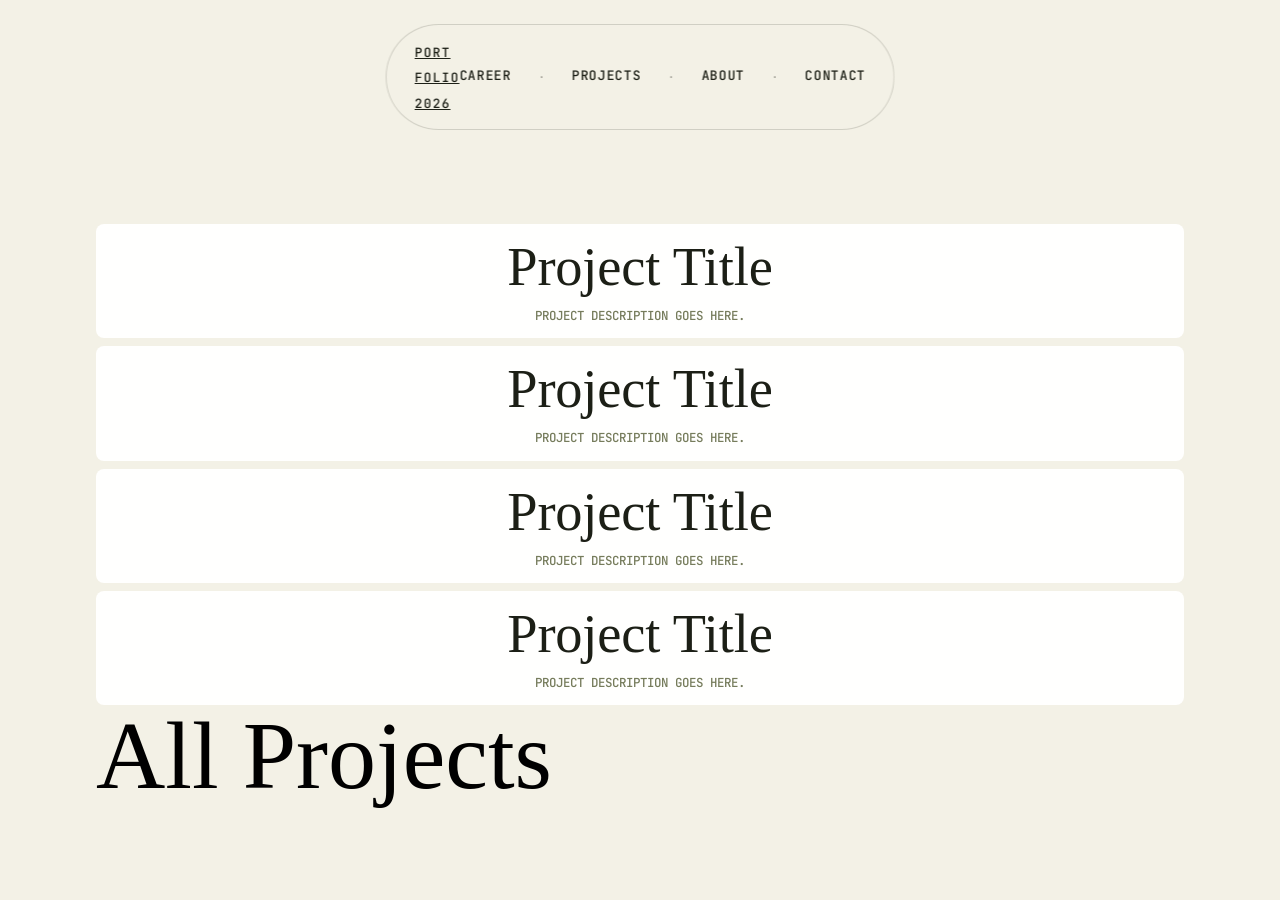
==== projects.html @ 14c12308 "Add files via upload" ====
<!DOCTYPE html>
<html lang="en">
<head>
    <meta charset="UTF-8">
    <meta name="viewport" content="width=device-width, initial-scale=1.0">

    <!-- fonts -->
    <link href="https://api.fontshare.com/v2/css?f[]=melodrama@300,400,500,600,700,1&f[]=lora@400,401,500,501,600,601,700,701,1,2&f[]=general-sans@1&display=swap" rel="stylesheet">


    <link rel="stylesheet" href="CSS/styles.css">
    <link rel="stylesheet" href="CSS/projects.css">
    <title>Document</title>
</head>
<body>
    <nav>
        <p class="nav-logo"><a href="index.html">port<br>folio<br>2026</a></p>
        <ul>
            <li class="nav-btn"><a href="#career">Career</a></li>
            <li class="nav-btn"><a href="#projects">Projects</a></li>
            <li class="nav-btn"><a href="#about">About</a></li>
            <li class="nav-btn"><a href="#contact">Contact</a></li>
        </ul>
    </nav>

    <main>
        <section class="main-content">
            <div class="project-card name-title">
                <h2 class="project-title">Project Title</h2>
                <p class="project-description">Project description goes here.</p>
            </div>
            <div class="project-card name-title">
                <h2 class="project-title">Project Title</h2>
                <p class="project-description">Project description goes here.</p>
            </div>
            <div class="project-card name-title">
                <h2 class="project-title">Project Title</h2>
                <p class="project-description">Project description goes here.</p>
            </div>
            <div class="project-card name-title">
                <h2 class="project-title">Project Title</h2>
                <p class="project-description">Project description goes here.</p>
            </div>
        </section>

        <h1 class="project-page-header">All Projects</h1>
    </main>
</body>
</html>
---- CSS/styles.css ----
@import url('https://fonts.googleapis.com/css2?family=JetBrains+Mono:ital,wght@0,400;0,500;0,600;1,400&display=swap');

:root{
    /* single source of truth for horizontal gutter — every top-level
       section uses this, nothing overrides it locally */
    --side-padding: clamp(1.5rem, 6vw, 6rem);
    --section-space: 8rem;

    /* COLORS */
    --ink: #1c1f16;
    --ink-soft: #4a4d3f;
    --paper: #f3f1e6;
    --paper-dim: #e8e4d3;
    --guide: #3450e0;
    --redline: #ff5a34;
    --sage: #767c5c;
    --line: rgba(28, 31, 22, 0.16);
    --line-strong: rgba(28, 31, 22, 0.4);

    /* FONTS */
    --f-display: 'Melodrama', 'Lora', serif;
    --f-body: 'General Sans', sans-serif;
    --f-mono: 'JetBrains Mono', ui-monospace, 'SF Mono', Menlo, monospace;

    --p-font: 400 1rem/1.6 var(--f-body);
    --h1-font: 500 5.5rem/0.94 var(--f-display);
    --h2-font: 500 3.4rem/1.02 var(--f-display);
    --h3-font: 500 1.4rem/1.15 var(--f-display);
    --h4-font: 600 .72rem/1 var(--f-mono);
    --navlink-font: 500 .82rem/1 var(--f-mono);
    --link-font: 500 .8rem/1 var(--f-mono);
    --eyebrow-font: 600 .72rem/1 var(--f-mono);
    --mono-font: 500 .78rem/1 var(--f-mono);

    --p-color: var(--ink);
    --h1-color: var(--ink);
    --h2-color: var(--ink);
    --h3-color: var(--ink);
    --h4-color: var(--ink-soft);
    --link-color: var(--ink);
    --eyebrow-color: var(--ink-soft);
}


/*=======================================
 BASE STYLES
========================================*/
*{ margin: 0; padding: 0; box-sizing: border-box; }

html{ scroll-behavior: smooth; -webkit-font-smoothing: antialiased; }

body{ background: var(--paper); font: var(--p-font); overflow-x: hidden; }

@media (prefers-reduced-motion: reduce){
    html{ scroll-behavior: auto; }
    *{ animation: none !important; transition: none !important; }
}

#home, #experience, #projects, #about{ width: 100%; }

p{ font: var(--p-font); color: var(--p-color); }
h2{ font: var(--h2-font); color: var(--h2-color); }
h3{ font: var(--h3-font); color: var(--h3-color); }
h4{ font: var(--h4-font); color: var(--h4-color); margin-bottom: .6rem; text-transform: uppercase; letter-spacing: .08rem; }
a{ font: var(--link-font); color: var(--link-color); text-transform: uppercase; }

.eyebrow{
    font: var(--eyebrow-font);
    color: var(--eyebrow-color);
    text-transform: uppercase;
    width: 100%;
    margin-bottom: 1.25rem;
    display: flex;
    align-items: center;
    gap: .6rem;
}
.eyebrow::before{
    content: '';
    width: .4rem;
    height: .4rem;
    background: var(--redline);
    border-radius: 50%;
    flex-shrink: 0;
}

/* shared small mono heading used by Current Status + Education panels */
.panel-title{
    font: var(--h4-font);
    color: var(--ink-soft);
    text-transform: uppercase;
    letter-spacing: .08rem;
    margin-bottom: 1.5rem;
}

a{ letter-spacing: .06rem; }
h2, h3{ letter-spacing: -.01rem; }

.line{ width: 100%; height: 1px; background: var(--line); }

::selection{ background: var(--guide); color: var(--paper); }
:focus-visible{ outline: 2px solid var(--guide); outline-offset: 3px; }


/*=======================================
 NAVIGATION
========================================*/
nav{
    position: fixed;
    top: 1.5rem;
    left: 50%;
    transform: translateX(-50%);
    background: rgba(243, 241, 230, 0.75);
    -webkit-backdrop-filter: blur(10px);
    backdrop-filter: blur(10px);
    border: 1px solid var(--line);
    border-radius: 100px;
    padding: .85rem 1.75rem;
    display: flex;
    justify-content: space-between;
    align-items: center;
    z-index: 99;
}

nav ul{ height: fit-content; display: flex; justify-content: right; align-items: center; list-style: none; gap: 1.75rem; }
nav ul li{ display: flex; align-items: center; }
nav ul li:not(:last-child)::after{ content: '·'; color: var(--line-strong); margin-left: 1.75rem; }

nav ul li a{
    text-decoration: none;
    font: var(--navlink-font);
    color: var(--link-color);
    letter-spacing: .04rem;
    position: relative;
    padding-bottom: .2rem;
}
nav ul li a::after{
    content: '';
    position: absolute;
    left: 0; bottom: 0;
    width: 0; height: 1px;
    background: var(--redline);
    transition: width .25s ease;
}
nav ul li a:hover::after{ width: 100%; }


/*=======================================
 HEADER — trimmed down to name, role, actions
========================================*/
header{
    height: 100vh;
    width: 100vw;
    padding: 0 var(--side-padding);
    display: flex;
    justify-content: center;
    align-items: center;
    gap: 4rem;
}

.heading{ display: flex; flex-direction: column; gap: 2.5rem; flex: 1; max-width: 640px; }

.name-title{ font: var(--p-font); color: var(--p-color); }
.name-title p{ font: var(--mono-font); text-transform: uppercase; color: var(--sage); margin-top: .9rem; }
header h1{ font: var(--h1-font); color: var(--h1-color); }

.header-btn-container{ display: flex; gap: .75rem; }

.header-btn{
    border: 1px solid var(--ink);
    border-radius: 2px;
    background: transparent;
    padding: .9rem 1.75rem;
    font: var(--link-font);
    cursor: pointer;
    transition: background .2s ease, color .2s ease;
}
.header-btn:hover{ background: var(--ink); color: var(--paper); }
.header-btn.resume-btn{ background: var(--ink); color: var(--paper); }
.header-btn.resume-btn:hover{ background: var(--redline); border-color: var(--redline); color: var(--paper); }

.header-image{
    position: relative;
    flex: 1;
    max-width: 26rem;
    height: 65vh;
    background:
        linear-gradient(rgba(28,31,22,.9), rgba(28,31,22,.9)),
        repeating-linear-gradient(0deg, transparent, transparent 23px, var(--line) 24px),
        repeating-linear-gradient(90deg, transparent, transparent 23px, var(--line) 24px);
    background-blend-mode: normal, screen, screen;
}
.header-image::before, .header-image::after{
    content: '';
    position: absolute;
    width: .6rem; height: .6rem;
    border: 1.5px solid var(--paper);
    opacity: .6;
}
.header-image::before{ top: 1rem; left: 1rem; border-right: none; border-bottom: none; }
.header-image::after{ bottom: 1rem; right: 1rem; border-left: none; border-top: none; }


/*=======================================
 MAIN — every section shares --side-padding and --section-space
========================================*/
main{ position: relative; }

.about, .experience, .projects{
    width: 100%;
    padding: var(--section-space) var(--side-padding);
}


/* ABOUT SECTION ************************/
.about-intro{
    display: flex;
    justify-content: space-between;
    gap: 5rem;
    align-items: flex-start;
    margin-bottom: 5rem;
}

.about-intro .left{
    font: var(--h2-font);
    flex-shrink: 0;
}

.statement-panel{
    position: relative;
    border: 1px solid var(--line-strong);
    padding: 2rem;
    background: rgba(255,255,255,0.25);
    display: flex;
    flex-direction: column;
    gap: 1.1rem;
    max-width: 34rem;
}
.statement-panel::before, .statement-panel::after{
    content: '';
    position: absolute;
    width: .6rem; height: .6rem;
    border: 1.5px solid var(--redline);
}
.statement-panel::before{ top: -1px; left: -1px; border-right: none; border-bottom: none; }
.statement-panel::after{ bottom: -1px; right: -1px; border-left: none; border-top: none; }

.statement-panel p{ text-align: left; }
.statement-panel p em{ color: var(--redline); font-style: normal; font-weight: 600; }

.skills-grid{
    display: grid;
    grid-template-columns: repeat(3, 1fr);
    gap: 1px;
    background: var(--line-strong);
    border: 1px solid var(--line-strong);
}

.skill-card{
    background: var(--paper);
    padding: 2rem;
}

.skill-card ul{ list-style: none; display: flex; flex-wrap: wrap; gap: .5rem; }

.skill-card ul li p{
    font: var(--mono-font);
    color: var(--sage);
    border: 1px solid var(--line-strong);
    padding: .35rem .65rem;
}


/* EXPERIENCE SECTION ************************/
.experience > .header{ margin-bottom: 3.5rem; max-width: 34rem; }
.experience > .header p{ font: var(--h3-font); }

.experience-timeline{
    display: grid;
    grid-template-columns: repeat(6, 1fr);
    row-gap: 1.1rem;
    padding-bottom: 3.5rem;
}

.timeline{ grid-column: 1 / -1; }
.timeline-years{ width: 100%; display: flex; justify-content: space-between; align-items: center; }
.timeline-years span{ font: var(--mono-font); color: var(--sage); }
.timeline .line{ margin-top: .9rem; }

.timeline-item{
    position: relative;
    background: var(--paper-dim);
    border-top: 2px solid var(--guide);
    padding: .9rem 1.1rem;
    display: flex;
    flex-direction: column;
    gap: .15rem;
}
.timeline-item h3{ font: 500 1rem/1.2 var(--f-body); }
.timeline-item p{ font: var(--mono-font); color: var(--sage); }

.ctc{ grid-column: 1 / 3; }
.freelance{ grid-column: 2 / 7; border-top-color: var(--redline); }
.tutor{ grid-column: 2 / 7; }
.ksu{ grid-column: 4 / 7; border-top-color: var(--redline); }

.experience-bottom{
    display: grid;
    grid-template-columns: 1fr 1fr;
    gap: 4rem;
    border-top: 1px solid var(--line);
    padding-top: 3rem;
}

.current-stats section{
    display: grid;
    grid-template-columns: repeat(3, 1fr);
    gap: 1px;
    background: var(--line);
    border: 1px solid var(--line);
}
.current-stats section p{
    background: var(--paper);
    display: flex;
    align-items: flex-start;
    padding: 1.25rem;
    font: 500 .9rem/1.4 var(--f-body);
}

.education{ display: flex; flex-direction: column; gap: 1.1rem; }
.education div{
    display: flex;
    align-items: center;
    gap: 1rem;
    padding-left: 1rem;
    border-left: 2px solid var(--guide);
}
.education div span{ color: var(--ink); font-weight: 600; display: block; margin-bottom: .2rem; }
.education div p{ font-size: .95rem; }


/* PROJECTS SECTION ************************/
.projects .eyebrow{ margin-bottom: 3.5rem; }

.projects-main{
    width: 100%;
    display: grid;
    grid-template-columns: 2fr 1fr;
    grid-template-rows: repeat(2, minmax(14rem, auto));
    gap: 1px;
    background: var(--line-strong);
    border: 1px solid var(--line-strong);
}

.work-item{
    background: var(--paper);
    padding: 2.5rem;
    position: relative;
    display: flex;
    flex-direction: column;
    gap: 1rem;
    transition: background .2s ease;
}
.work-item:hover{ background: var(--paper-dim); }

.work-item h3{ display: flex; align-items: baseline; gap: .9rem; }
.work-item h3 span{ font: var(--mono-font); color: var(--redline); display: flex; align-items: center; gap: .6rem; }
.work-item h3 span .line{ width: 1.6rem; height: 1px; background: var(--line-strong); }
.work-item p{ max-width: 30rem; color: var(--ink-soft); }

.work-item ul{ list-style: none; display: flex; gap: .5rem; flex-wrap: wrap; }
.work-item ul li p{ font: var(--mono-font); color: var(--sage); border: 1px solid var(--line-strong); padding: .3rem .6rem; }

.work-item a{
    margin-top: auto;
    width: fit-content;
    text-decoration: none;
    padding-bottom: .2rem;
    border-bottom: 1px solid var(--ink);
}

.the-wok{ grid-column: 1; grid-row: 1; }
.mtwl{ grid-column: 1; grid-row: 2; }
.sports-hub{ grid-column: 2; grid-row: 1 / 3; }

.project-summary{
    width: 100%;
    padding-top: 1.75rem;
    display: flex;
    justify-content: space-between;
    align-items: center;
}
.project-summary p{ font: var(--mono-font); color: var(--sage); }
.project-summary a{ text-decoration: none; }


/*=======================================
 FOOTER
========================================*/
footer{
    background: var(--ink);
    width: 100%;
    padding: var(--section-space) var(--side-padding) 2rem;
    color: var(--paper);
}
footer h2{ color: var(--paper); font: var(--h2-font); }
footer p, footer a{ color: var(--paper); opacity: .75; }

.contact{
    width: 100%;
    padding-top: 0;
    display: flex;
    justify-content: space-between;
    align-items: flex-end;
}
.contact p{ font: var(--mono-font); color: var(--paper); opacity: .6; margin-top: 1.5rem; text-transform: uppercase; }
.contact ul{ text-align: right; list-style: none; display: flex; flex-direction: column; gap: .75rem; }
.contact ul li a{ text-decoration: none; font: var(--mono-font); letter-spacing: .06rem; transition: opacity .2s ease, color .2s ease; }
.contact ul li a:hover{ opacity: 1; color: var(--redline); }

footer .line{ margin: 3rem 0 2rem; background-color: var(--paper); opacity: 0.18; }

footer .end{
    width: 100%;
    padding-bottom: 1rem;
    display: flex;
    justify-content: space-between;
    align-items: center;
    font: var(--mono-font);
    color: var(--paper);
    opacity: .6;
    text-transform: uppercase;
}


/*=======================================
 RESPONSIVE
========================================*/
@media (max-width: 1024px){
    :root{
        --h1-font: 500 3.4rem/1 var(--f-display);
        --h2-font: 500 2.4rem/1.05 var(--f-display);
        --section-space: 5rem;
    }

    header{ flex-direction: column; height: auto; padding-top: 9rem; padding-bottom: 4rem; gap: 3rem; }
    .heading{ max-width: 100%; }
    .header-image{ width: 100%; max-width: 100%; height: 16rem; }

    .about-intro{ flex-direction: column; gap: 2.5rem; }
    .statement-panel{ max-width: 100%; }
    .skills-grid{ grid-template-columns: 1fr; }

    .experience-timeline{ grid-template-columns: 1fr; }
    .ctc, .freelance, .tutor, .ksu{ grid-column: 1; }
    .timeline{ display: none; }

    .experience-bottom{ grid-template-columns: 1fr; gap: 3rem; }
    .current-stats section{ grid-template-columns: 1fr; }

    .projects-main{ grid-template-columns: 1fr; grid-template-rows: auto; }
    .the-wok, .mtwl, .sports-hub{ grid-column: 1; grid-row: auto; }

    .contact{ flex-direction: column; align-items: flex-start; gap: 2rem; }
    .contact ul{ text-align: left; }
}
---- CSS/projects.css ----
main{
    width: 100%;
    padding: 1rem 0;
    display: flex;
    flex-direction: column;
    justify-content: center;
    align-items: center;
}

.project-page-header{
    /* background: #bdbd90; */
    width: 100%;
    padding: 1rem 0;
    font: 400 6rem/1 'General sans', serif;
    /* backdrop-filter: blur(8000px); */

    position: fixed;
    bottom: 0;
    left: 0;
    padding: 0 0 6rem 6rem;
    z-index: 1000;
}

main{
    /* background: red; */
    height: 100vh;
    width: 100vw;
    padding: 14rem 6rem;
}
.main-content{
    /* background: blue; */
    height: 100%;
    width: 100%;
    display: grid;
    grid-template-columns: repeat(1, minmax(300px, 1fr));
    gap: .5rem;
    justify-content: center;
    align-items: center;
}

.project-card{
    width: 100%;
    height: 100%;
    padding: 1rem;
    background: #fffffe;
    border-radius: .5rem;

    display: flex;
    flex-direction: column;
    justify-content: center;
    align-items: center;
}
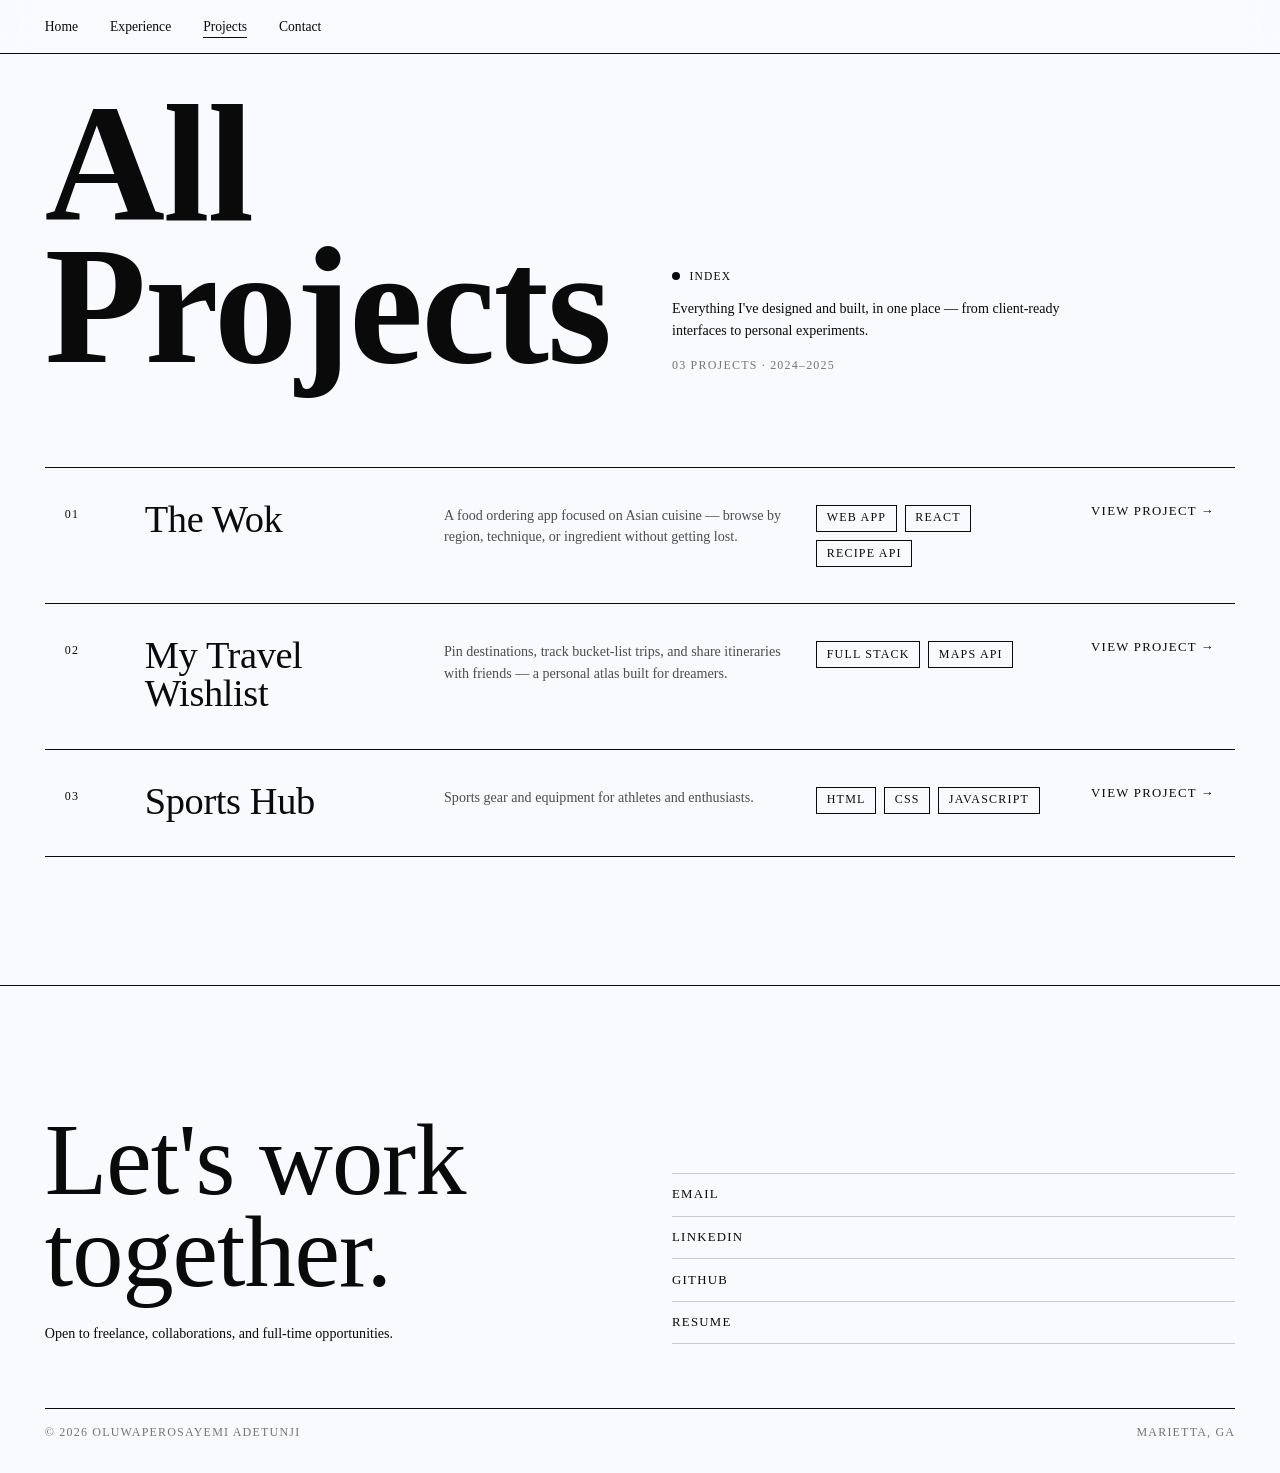
==== commit 670f6150: "layout and style updates" ====
--- a/projects.html
+++ b/projects.html
@@ -3,47 +3,97 @@
 <head>
     <meta charset="UTF-8">
     <meta name="viewport" content="width=device-width, initial-scale=1.0">
+    <title>All Projects — Pero Adetunji</title>
 
-    <!-- fonts -->
     <link href="https://api.fontshare.com/v2/css?f[]=melodrama@300,400,500,600,700,1&f[]=lora@400,401,500,501,600,601,700,701,1,2&f[]=general-sans@1&display=swap" rel="stylesheet">
 
-
-    <link rel="stylesheet" href="CSS/styles.css">
+    <!-- same system as the homepage, so nav + footer match -->
+    <link rel="stylesheet" href="CSS/homepage css/root.css">
+    <link rel="stylesheet" href="CSS/homepage css/base-styles.css">
+    <link rel="stylesheet" href="CSS/homepage css/header.css">
+    <link rel="stylesheet" href="CSS/homepage css/footer.css">
+    <link rel="stylesheet" href="CSS/homepage css/responsive.css">
     <link rel="stylesheet" href="CSS/projects.css">
-    <title>Document</title>
 </head>
 <body>
     <nav>
-        <p class="nav-logo"><a href="index.html">port<br>folio<br>2026</a></p>
         <ul>
-            <li class="nav-btn"><a href="#career">Career</a></li>
-            <li class="nav-btn"><a href="#projects">Projects</a></li>
-            <li class="nav-btn"><a href="#about">About</a></li>
+            <li class="nav-btn"><a href="index.html#home">Home</a></li>
+            <li class="nav-btn"><a href="index.html#experience">Experience</a></li>
+            <li class="nav-btn"><a href="projects.html" aria-current="page">Projects</a></li>
             <li class="nav-btn"><a href="#contact">Contact</a></li>
         </ul>
     </nav>
 
-    <main>
-        <section class="main-content">
-            <div class="project-card name-title">
-                <h2 class="project-title">Project Title</h2>
-                <p class="project-description">Project description goes here.</p>
-            </div>
-            <div class="project-card name-title">
-                <h2 class="project-title">Project Title</h2>
-                <p class="project-description">Project description goes here.</p>
-            </div>
-            <div class="project-card name-title">
-                <h2 class="project-title">Project Title</h2>
-                <p class="project-description">Project description goes here.</p>
-            </div>
-            <div class="project-card name-title">
-                <h2 class="project-title">Project Title</h2>
-                <p class="project-description">Project description goes here.</p>
+    <main class="projects-page">
+        <section class="projects-hero">
+            <h1 class="project-page-header">All<br>Projects</h1>
+            <div class="projects-hero__meta">
+                <p class="eyebrow">Index</p>
+                <p>Everything I've designed and built, in one place — from client-ready interfaces to personal experiments.</p>
+                <p class="projects-count">03 projects · 2024–2025</p>
             </div>
         </section>
 
-        <h1 class="project-page-header">All Projects</h1>
+        <ol class="project-list">
+            <li class="project-row">
+                <span class="project-num">01</span>
+                <h2 class="project-title">The Wok</h2>
+                <p class="project-description">A food ordering app focused on Asian cuisine — browse by region, technique, or ingredient without getting lost.</p>
+                <ul class="project-tags">
+                    <li>Web App</li>
+                    <li>React</li>
+                    <li>Recipe API</li>
+                </ul>
+                <a class="project-link" href="#"><span>View project &rarr;</span></a>
+            </li>
+
+            <li class="project-row">
+                <span class="project-num">02</span>
+                <h2 class="project-title">My Travel Wishlist</h2>
+                <p class="project-description">Pin destinations, track bucket-list trips, and share itineraries with friends — a personal atlas built for dreamers.</p>
+                <ul class="project-tags">
+                    <li>Full Stack</li>
+                    <li>Maps API</li>
+                </ul>
+                <a class="project-link" href="#"><span>View project &rarr;</span></a>
+            </li>
+
+            <li class="project-row">
+                <span class="project-num">03</span>
+                <h2 class="project-title">Sports Hub</h2>
+                <p class="project-description">Sports gear and equipment for athletes and enthusiasts.</p>
+                <ul class="project-tags">
+                    <li>HTML</li>
+                    <li>CSS</li>
+                    <li>JavaScript</li>
+                </ul>
+                <a class="project-link" href="projects/sportshub.html"><span>View project &rarr;</span></a>
+            </li>
+
+            <!-- TO ADD A PROJECT: copy a <li class="project-row"> above, bump the number,
+                 and update the count in .projects-count. -->
+        </ol>
     </main>
+
+    <footer>
+        <section id="contact" class="contact">
+            <div>
+                <h2>Let's work together.</h2>
+                <p>Open to freelance, collaborations, and full-time opportunities.</p>
+            </div>
+
+            <ul>
+                <li><a href="mailto:oluwapelumi.adetunji@gmail.com">Email</a></li>
+                <li><a href="https://www.linkedin.com/in/oluwapelumi-adetunji/">LinkedIn</a></li>
+                <li><a href="https://github.com/oluwapelumiadetunji">GitHub</a></li>
+                <li><a href="#">Resume</a></li>
+            </ul>
+        </section>
+
+        <section class="line"></section>
+
+        <section class="end"><p>&copy; 2026 Oluwaperosayemi Adetunji</p><p>Marietta, GA</p></section>
+    </footer>
 </body>
 </html>
--- a/CSS/homepage css/root.css
+++ b/CSS/homepage css/root.css
@@ -0,0 +1,28 @@
+:root{
+    --side-padding: clamp(1.25rem, 3.5vw, 3.5rem);
+    --section-space: clamp(5rem, 10vw, 9rem);
+    --nav-height: 3.4rem;
+    --border-radius: 0;
+
+    /* PAPER + INK — nothing else */
+    --paper: #f8fafd;
+    --ink: #0a0a0a;
+    --ink-soft: rgba(10, 10, 10, .72);
+    --ink-muted: rgba(10, 10, 10, .55);
+    --line: rgba(10, 10, 10, .2);
+    --line-strong: #0a0a0a;
+    --guide: #0a0a0a;
+
+    --f-display: 'Didot', serif;
+    --f-body: 'Lora', Georgia, serif;
+
+    --navlink-font: 400 .85rem/1 var(--f-body);
+    --h1-font: 500 clamp(1.5rem, 16.5vw, 10rem)/.9 var(--f-display);
+    --h2-font: 500 clamp(2rem, 4.5vw, 3.5rem)/1 var(--f-display);
+    --h3-font: 500 1.5rem/1.1 var(--f-display);
+    --h4-font: 500 .72rem/1 var(--f-body);
+    --p-font: 400 .88rem/1.55 var(--f-body);
+    --link-font: 400 .8rem/1 var(--f-body);
+    --eyebrow-font: 500 .72rem/1 var(--f-body);
+    --mono-font: 400 .75rem/1.3 var(--f-body);
+}
--- a/CSS/homepage css/base-styles.css
+++ b/CSS/homepage css/base-styles.css
@@ -0,0 +1,38 @@
+*{ margin: 0; padding: 0; box-sizing: border-box; }
+html{ scroll-behavior: smooth; -webkit-font-smoothing: antialiased; scroll-padding-top: var(--nav-height); }
+
+body{ background: var(--paper); color: var(--ink); font: var(--p-font); overflow-x: hidden; }
+
+nav{ z-index: 100; }
+main, footer{ position: relative; z-index: 1; }
+
+p{ font: var(--p-font); color: var(--ink); }
+h1, h2, h3{ color: var(--ink); }
+h2{ font: var(--h2-font); letter-spacing: -.01em; }
+h3{ font: var(--h3-font); letter-spacing: -.005em; }
+h4{ font: var(--h4-font); color: var(--ink); margin-bottom: .6rem; text-transform: uppercase; letter-spacing: .12em; }
+a{ font: var(--link-font); color: var(--ink); }
+
+/* small uppercase labels: eyebrow, panel titles, mono-style meta */
+.eyebrow, .panel-title, .title, .experience-card__date, .project-summary p,
+.education-card__heading > div > p, .skills li, .work-item ul li p, footer .end p{
+    text-transform: uppercase;
+    letter-spacing: .1em;
+}
+.eyebrow{
+    font: var(--eyebrow-font); color: var(--ink);
+    display: flex; align-items: center; gap: .6rem;
+    margin-bottom: 2rem;
+}
+.eyebrow::before{ content: ''; width: .5rem; height: .5rem; background: var(--ink); border-radius: 50%; flex-shrink: 0; }
+.panel-title{ font: var(--h4-font); color: var(--ink); margin-bottom: 1.25rem; }
+
+.line{ width: 100%; height: 1px; background: var(--line); }
+
+::selection{ background: var(--ink); color: var(--paper); }
+:focus-visible{ outline: 1px solid var(--ink); outline-offset: 4px; }
+
+@media (prefers-reduced-motion: reduce){
+    html{ scroll-behavior: auto; }
+    *{ animation: none !important; transition: none !important; }
+}
--- a/CSS/homepage css/header.css
+++ b/CSS/homepage css/header.css
@@ -0,0 +1,72 @@
+/* NAV — mark left, links center, dot right */
+nav{
+    position: fixed; top: 0; left: 0; right: 0;
+    height: var(--nav-height);
+    padding: 0 var(--side-padding);
+    /* background: var(--paper); */
+    -webkit-backdrop-filter: blur(14px);
+    backdrop-filter: blur(14px);
+    border-bottom: 1px solid var(--ink);
+    display: flex; justify-content: space-between; align-items: center;
+}
+nav .asterisk{
+    display: flex; align-items: center;
+    animation: spin 3s linear infinite; 
+}
+
+/* Defines the actual animation steps */
+@keyframes spin {
+  0% { transform: rotateZ(0deg); }
+  100% { transform: rotateZ(360deg); }
+}
+
+/* nav::before{ content: '\274B'; font-size: 1.3rem; line-height: 1; } */
+/* nav::after{ content: ''; width: .75rem; height: .75rem; border-radius: 50%; background: var(--ink); } */
+nav ul{ display: flex; align-items: center; list-style: none; gap: 2rem; }
+nav ul li a{ font: var(--navlink-font); color: var(--ink); text-decoration: none; position: relative; padding-bottom: .25rem; text-transform: none; }
+nav ul li a::after{ content: ''; position: absolute; left: 0; bottom: 0; width: 0; height: 1px; background: var(--ink); transition: width .25s ease; }
+nav ul li a:hover::after{ width: 100%; }
+
+/* HEADER
+row 1: giant name
+row 2-3: image (left)  |  about text (right, top)  +  buttons (right, bottom) */
+header{
+    position: sticky; top: 0; z-index: 0;   /* stays put while main + footer scroll over it */
+    padding: calc(var(--nav-height) + 2.5rem) var(--side-padding) 4.5rem;
+}
+header::after{ content: '\2725'; position: absolute; right: var(--side-padding); bottom: 1.5rem; font-size: 1rem; }
+
+.heading-container{
+    width: 100%;
+    display: grid;
+    grid-template-columns: repeat(2, minmax(0, 1fr));
+    column-gap: clamp(2rem, 5vw, 5rem);
+    row-gap: clamp(2rem, 5vw, 4rem);
+}
+.heading{ display: contents; }
+.name-title{ grid-column: 1 / -1; }
+h1{ font: var(--h1-font); letter-spacing: -.01em; text-box: trim-both cap alphabetic; }
+
+.header-figure{
+    grid-column: 1; grid-row: 2 / span 2;
+    aspect-ratio: 4 / 3.4;
+    background: #d4d7dd;
+    overflow: hidden;
+}
+.header-figure img{ width: 100%; height: 100%; object-fit: cover; display: block; filter: grayscale(1) contrast(1.05); }
+
+.about{ grid-column: 2; grid-row: 2; align-self: start; max-width: 27rem; display: flex; flex-direction: column; gap: 1.25rem; }
+.title{ font: var(--h4-font); color: var(--ink-muted); }
+.statement-panel{ display: flex; flex-direction: column; gap: 1rem; }
+.statement-panel p{ color: var(--ink); }
+.statement-panel p em{ font-style: italic; font-weight: 600; }
+
+.header-btn-container{ grid-column: 2; grid-row: 3; align-self: end; display: flex; flex-wrap: wrap; gap: .75rem; }
+.header-btn{
+    border: 1px solid var(--ink); background: transparent; color: var(--ink);
+    padding: 1rem 2.25rem; font: var(--link-font); letter-spacing: .08em; text-transform: uppercase;
+    cursor: pointer; transition: background .2s ease, color .2s ease;
+}
+.header-btn:hover{ background: var(--ink); color: var(--paper); }
+.header-btn.resume-btn{ background: var(--ink); color: var(--paper); }
+.header-btn.resume-btn:hover{ background: transparent; color: var(--ink); }
--- a/CSS/homepage css/footer.css
+++ b/CSS/homepage css/footer.css
@@ -0,0 +1,15 @@
+footer{ width: 100%; padding: var(--section-space) var(--side-padding) 2rem; background: var(--paper); border-top: 1px solid var(--ink); }
+footer h2{ font: var(--h2-font); font-size: clamp(2.5rem, 8vw, 7rem); line-height: .9; }
+footer p, footer a{ color: var(--ink); }
+
+.contact{ display: grid; grid-template-columns: repeat(2, minmax(0, 1fr)); column-gap: clamp(2rem, 5vw, 5rem); align-items: end; }
+.contact p{ margin-top: 1.5rem; max-width: 24rem; }
+.contact ul{ list-style: none; display: flex; flex-direction: column; }
+.contact ul li{ border-top: 1px solid var(--line); }
+.contact ul li:last-child{ border-bottom: 1px solid var(--line); }
+.contact ul li a{ display: block; padding: .9rem 0; text-decoration: none; text-transform: uppercase; letter-spacing: .1em; transition: padding .2s ease; }
+.contact ul li a:hover{ padding-left: .75rem; }
+
+footer .line{ margin: 4rem 0 1rem; background: var(--ink); }
+footer .end{ display: flex; justify-content: space-between; align-items: center; gap: 1rem; flex-wrap: wrap; }
+footer .end p{ font: var(--mono-font); color: var(--ink-muted); }
--- a/CSS/homepage css/responsive.css
+++ b/CSS/homepage css/responsive.css
@@ -0,0 +1,25 @@
+@media (max-width: 1100px){
+    .experience, .projects{ grid-template-columns: 1fr; }
+    .experience > .eyebrow, .projects > .eyebrow{ grid-column: 1; grid-row: auto; position: static; margin-bottom: 2rem; }
+    .experience > :not(.eyebrow), .projects > :not(.eyebrow){ grid-column: 1; }
+    .work-item{ grid-template-columns: 1fr; row-gap: 1rem; }
+}
+@media (max-width: 900px){
+    .heading-container{ grid-template-columns: 1fr; }
+    .header-figure, .about, .header-btn-container{ grid-column: 1; grid-row: auto; }
+    .header-btn-container{ align-self: start; }
+    .contact{ grid-template-columns: 1fr; row-gap: 2.5rem; }
+}
+@media (max-width: 700px){
+    nav ul{ gap: 1rem; }
+    nav ul li a{ font-size: .75rem; }
+    nav::before, nav::after{ display: none; }
+    nav{ justify-content: center; }
+    .experience-columns, .education-grid{ grid-template-columns: 1fr; }
+    .education-card__details{ max-height: none; opacity: 1; margin-top: 1.25rem; }
+}
+
+/* a header taller than the screen can't be pinned without its bottom getting stuck under the page, so let it scroll normally */
+@media (max-width: 900px), (max-height: 700px){
+    header{ position: relative; }
+}
--- a/CSS/projects.css
+++ b/CSS/projects.css
@@ -1,52 +1,72 @@
-main{
-    width: 100%;
-    padding: 1rem 0;
-    display: flex;
-    flex-direction: column;
-    justify-content: center;
-    align-items: center;
+/* PROJECTS PAGE — same paper/ink system as the homepage */
+.nav-btn a[aria-current="page"]::after{ width: 100%; }
+
+.projects-page{
+    background: var(--paper);
+    padding: calc(var(--nav-height) + 2.5rem) var(--side-padding) var(--section-space);
 }
 
+/* HERO — big title left, short intro right */
+.projects-hero{
+    display: grid;
+    grid-template-columns: repeat(2, minmax(0, 1fr));
+    column-gap: clamp(2rem, 5vw, 5rem);
+    align-items: end;
+    margin-bottom: clamp(3rem, 7vw, 6rem);
+}
 .project-page-header{
-    /* background: #bdbd90; */
-    width: 100%;
-    padding: 1rem 0;
-    font: 400 6rem/1 'General sans', serif;
-    /* backdrop-filter: blur(8000px); */
+    font: 600 clamp(4rem, 13vw, 12rem)/.85 var(--f-display);
+    letter-spacing: -.01em;
+    text-box: trim-both cap alphabetic;
+}
+.projects-hero__meta{ max-width: 27rem; display: flex; flex-direction: column; gap: 1rem; padding-bottom: .25rem; }
+.projects-hero__meta .eyebrow{ margin-bottom: 0; }
+.projects-count{ font: var(--mono-font); color: var(--ink-muted); text-transform: uppercase; letter-spacing: .1em; }
 
-    position: fixed;
-    bottom: 0;
-    left: 0;
-    padding: 0 0 6rem 6rem;
-    z-index: 1000;
+/* LIST — ruled rows that invert on hover */
+.project-list{ list-style: none; border-bottom: 1px solid var(--line-strong); }
+
+.project-row{
+    position: relative;
+    display: grid;
+    grid-template-columns: 3rem minmax(0, 1.1fr) minmax(0, 1.4fr) minmax(0, 1fr) auto;
+    column-gap: clamp(1rem, 2.5vw, 2.5rem);
+    align-items: start;
+    padding: 2rem 1.25rem 2.25rem;
+    border-top: 1px solid var(--line-strong);
+    transition: background .25s ease, color .25s ease;
+}
+.project-num{ font: var(--mono-font); letter-spacing: .1em; padding-top: .45rem; }
+.project-title{ font: var(--h2-font); font-size: clamp(1.75rem, 3vw, 2.5rem); }
+.project-description{ color: var(--ink-soft); max-width: 28rem; padding-top: .3rem; }
+
+.project-tags{ list-style: none; display: flex; flex-wrap: wrap; gap: .5rem; padding-top: .3rem; }
+.project-tags li{
+    border: 1px solid currentColor;
+    padding: .3rem .6rem;
+    font: var(--mono-font);
+    text-transform: uppercase;
+    letter-spacing: .1em;
 }
 
-main{
-    /* background: red; */
-    height: 100vh;
-    width: 100vw;
-    padding: 14rem 6rem;
+/* link: nav-style sliding underline; the whole row is the click target */
+.project-link{ align-self: start; text-decoration: none; text-transform: uppercase; letter-spacing: .1em; padding-top: .3rem; }
+.project-link::before{ content: ''; position: absolute; inset: 0; }   /* stretched link */
+.project-link span{ position: relative; display: inline-block; padding-bottom: .25rem; white-space: nowrap; }
+.project-link span::after{ content: ''; position: absolute; left: 0; bottom: 0; width: 0; height: 1px; background: currentColor; transition: width .25s ease; }
+
+.project-row:hover, .project-row:focus-within{ background: var(--ink); color: var(--paper); }
+.project-row:hover .project-title, .project-row:hover .project-description, .project-row:hover .project-link,
+.project-row:focus-within .project-title, .project-row:focus-within .project-description, .project-row:focus-within .project-link{ color: var(--paper); }
+.project-row:hover .project-link span::after, .project-row:focus-within .project-link span::after{ width: 100%; }
+
+@media (max-width: 1100px){
+    .project-row{ grid-template-columns: 3rem minmax(0, 1fr) auto; row-gap: 1rem; }
+    .project-description, .project-tags{ grid-column: 2; }
+    .project-link{ grid-column: 3; grid-row: 1; }
 }
-.main-content{
-    /* background: blue; */
-    height: 100%;
-    width: 100%;
-    display: grid;
-    grid-template-columns: repeat(1, minmax(300px, 1fr));
-    gap: .5rem;
-    justify-content: center;
-    align-items: center;
-}
-
-.project-card{
-    width: 100%;
-    height: 100%;
-    padding: 1rem;
-    background: #fffffe;
-    border-radius: .5rem;
-
-    display: flex;
-    flex-direction: column;
-    justify-content: center;
-    align-items: center;
+@media (max-width: 700px){
+    .projects-hero{ grid-template-columns: 1fr; row-gap: 2rem; }
+    .project-row{ grid-template-columns: 2.25rem minmax(0, 1fr); padding: 1.5rem .75rem 2rem; }
+    .project-link{ grid-column: 2; grid-row: auto; }
 }
